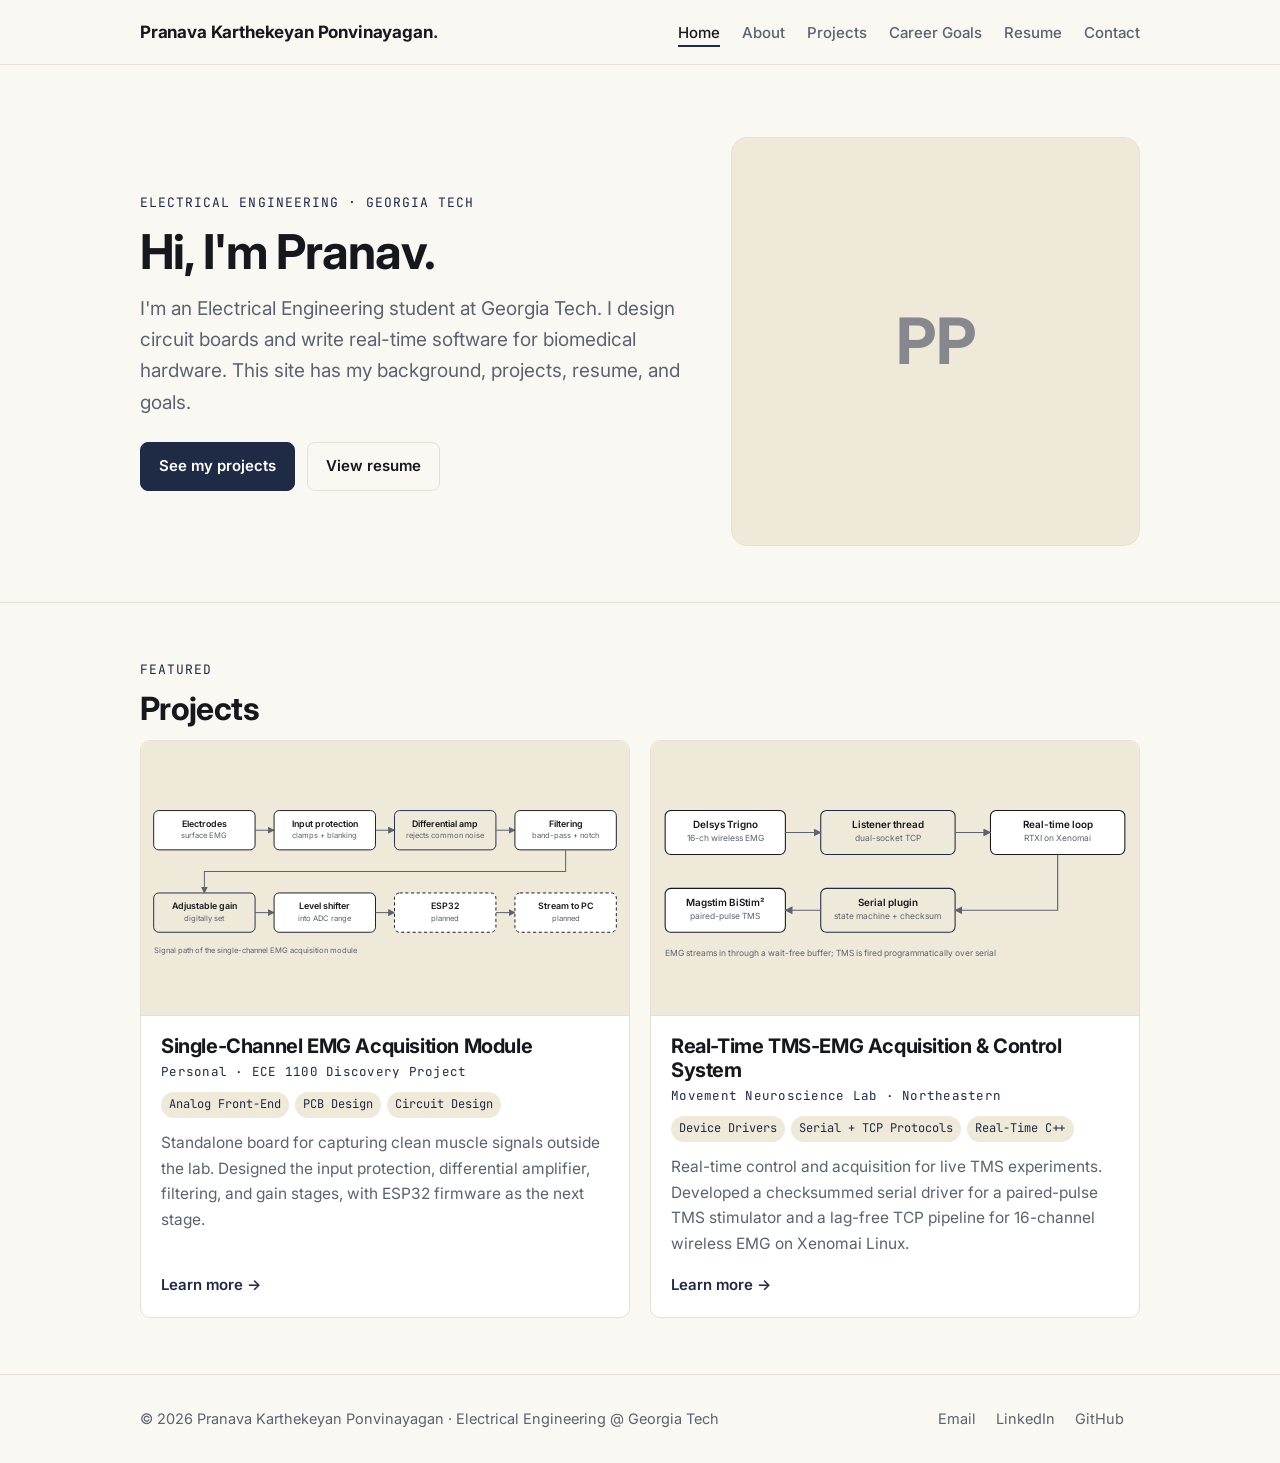
==== index.html @ a2e73fd1 "added some files batch 1" ====
<!doctype html>
<html lang="en">
<head>
<meta charset="utf-8">
<meta name="google-site-verification" content="s9UGVoLWiZzWpy1ZHdpn5hx6tflSvWMJxrIC0m81BAg" />
<meta name="viewport" content="width=device-width, initial-scale=1">
<title>Home | Pranava Karthekeyan Ponvinayagan</title>
<meta name="description" content="Pranava Karthekeyan Ponvinayagan: Electrical Engineering student at Georgia Tech.">
<link rel="preconnect" href="https://fonts.googleapis.com">
<link rel="preconnect" href="https://fonts.gstatic.com" crossorigin>
<link href="https://fonts.googleapis.com/css2?family=Inter:wght@400;500;600;700&family=JetBrains+Mono:wght@500&display=swap" rel="stylesheet">
<link rel="stylesheet" href="styles.css">
<script type="application/ld+json">
{
  "@context": "https://schema.org",
  "@type": "Person",
  "name": "Pranava Karthekeyan Ponvinayagan",
  "alternateName": "Pranav Ponvinayagan",
  "url": "https://pranavakp30.github.io/",
  "image": "https://pranavakp30.github.io/assets/headshot.jpeg",
  "jobTitle": "Electrical Engineering Student",
  "alumniOf": { "@type": "CollegeOrUniversity", "name": "Georgia Institute of Technology" },
  "sameAs": [
    "https://www.linkedin.com/in/pranava-ponvinayagan/",
    "https://github.com/PranavaKP30"
  ]
}
</script>
</head>
<body>
<header class="site">
  <div class="wrap">
    <a class="brand" href="index.html">Pranava Karthekeyan Ponvinayagan<span>.</span></a>
    <nav class="main" aria-label="Main">
      <input type="checkbox" id="navtoggle" aria-label="Toggle menu">
      <label for="navtoggle" class="burger" aria-hidden="true">&#9776;</label>
      <ul>
<li><a href="index.html" aria-current="page">Home</a></li>
<li><a href="about.html">About</a></li>
<li><a href="projects.html">Projects</a></li>
<li><a href="goals.html">Career Goals</a></li>
<li><a href="resume.html">Resume</a></li>
<li><a href="contact.html">Contact</a></li>
      </ul>
    </nav>
  </div>
</header>
<main>
<section class="hero">
  <div class="wrap grid">
    <div>
      <span class="eyebrow">Electrical Engineering &middot; Georgia Tech</span>
      <h1>Hi, I'm Pranav.</h1>
      <p class="lead">I'm an Electrical Engineering student at Georgia Tech. I design circuit boards and write real-time software for biomedical hardware. This site has my background, projects, resume, and goals.</p>
      <div class="btns"><a class="btn" href="projects.html">See my projects</a><a class="btn ghost" href="resume.html">View resume</a></div>
    </div>
    <div class="photo"><img src="assets/headshot.jpeg" alt="Headshot of Pranava Karthekeyan Ponvinayagan" onerror="this.style.display='none'"></div>
  </div>
</section>
<section>
  <div class="wrap">
    <span class="eyebrow">Featured</span>
    <h2>Projects</h2>
    <div class="cards">
<article class="card"><div class="thumb"><img src="assets/emg-board.png" alt="3D render of the EMG acquisition module" loading="lazy" onerror="this.style.display='none';this.nextElementSibling.style.display='block'"><svg class="diagram" style="display:none;color:var(--muted)" viewBox="0 0 770 262" role="img" aria-label="EMG module signal path" xmlns="http://www.w3.org/2000/svg"><defs><marker id="ah" viewBox="0 0 10 10" refX="9" refY="5" markerWidth="7" markerHeight="7" orient="auto-start-reverse"><path d="M0,0 L10,5 L0,10 z" fill="currentColor" style="color:var(--muted)"/></marker></defs><rect class="box" x="20" y="25" width="160" height="62" rx="8"/><text x="100.0" y="51.0" text-anchor="middle" font-size="14" font-weight="600">Electrodes</text><text class="small" x="100.0" y="69.0" text-anchor="middle">surface EMG</text><line class="line" x1="180" y1="56.0" x2="210" y2="56.0" marker-end="url(#ah)"/><rect class="box" x="210" y="25" width="160" height="62" rx="8"/><text x="290.0" y="51.0" text-anchor="middle" font-size="14" font-weight="600">Input protection</text><text class="small" x="290.0" y="69.0" text-anchor="middle">clamps + blanking</text><line class="line" x1="370" y1="56.0" x2="400" y2="56.0" marker-end="url(#ah)"/><rect class="hl" x="400" y="25" width="160" height="62" rx="8"/><text x="480.0" y="51.0" text-anchor="middle" font-size="14" font-weight="600">Differential amp</text><text class="small" x="480.0" y="69.0" text-anchor="middle">rejects common noise</text><line class="line" x1="560" y1="56.0" x2="590" y2="56.0" marker-end="url(#ah)"/><rect class="box" x="590" y="25" width="160" height="62" rx="8"/><text x="670.0" y="51.0" text-anchor="middle" font-size="14" font-weight="600">Filtering</text><text class="small" x="670.0" y="69.0" text-anchor="middle">band-pass + notch</text><rect class="hl" x="20" y="155" width="160" height="62" rx="8"/><text x="100.0" y="181.0" text-anchor="middle" font-size="14" font-weight="600">Adjustable gain</text><text class="small" x="100.0" y="199.0" text-anchor="middle">digitally set</text><line class="line" x1="180" y1="186.0" x2="210" y2="186.0" marker-end="url(#ah)"/><rect class="box" x="210" y="155" width="160" height="62" rx="8"/><text x="290.0" y="181.0" text-anchor="middle" font-size="14" font-weight="600">Level shifter</text><text class="small" x="290.0" y="199.0" text-anchor="middle">into ADC range</text><line class="line" x1="370" y1="186.0" x2="400" y2="186.0" marker-end="url(#ah)"/><rect class="box" x="400" y="155" width="160" height="62" rx="8" style="stroke-dasharray:5 4"/><text x="480.0" y="181.0" text-anchor="middle" font-size="14" font-weight="600">ESP32</text><text class="small" x="480.0" y="199.0" text-anchor="middle">planned</text><line class="line" x1="560" y1="186.0" x2="590" y2="186.0" marker-end="url(#ah)"/><rect class="box" x="590" y="155" width="160" height="62" rx="8" style="stroke-dasharray:5 4"/><text x="670.0" y="181.0" text-anchor="middle" font-size="14" font-weight="600">Stream to PC</text><text class="small" x="670.0" y="199.0" text-anchor="middle">planned</text><path class="line" d="M670 87 L670 121 L100 121 L100 155" marker-end="url(#ah)"/><text class="small" x="20" y="250">Signal path of the single-channel EMG acquisition module</text></svg></div><div class="body"><h3>Single-Channel EMG Acquisition Module</h3><p class="org">Personal &middot; ECE 1100 Discovery Project</p><ul class="tags"><li>Analog Front-End</li><li>PCB Design</li><li>Circuit Design</li></ul><p>Standalone board for capturing clean muscle signals outside the lab. Designed the input protection, differential amplifier, filtering, and gain stages, with ESP32 firmware as the next stage.</p><a class="more" href="projects/emg-module.html">Learn more &rarr;</a></div></article>
<article class="card"><div class="thumb"><img src="assets/tms-emg-gui.jpeg" alt="BiStimComm and TrignoStream module GUIs" loading="lazy" onerror="this.style.display='none';this.nextElementSibling.style.display='block'"><svg class="diagram" style="display:none;color:var(--muted)" viewBox="0 0 690 250" role="img" aria-label="TMS-EMG acquisition and control system diagram" xmlns="http://www.w3.org/2000/svg"><defs><marker id="ah" viewBox="0 0 10 10" refX="9" refY="5" markerWidth="7" markerHeight="7" orient="auto-start-reverse"><path d="M0,0 L10,5 L0,10 z" fill="currentColor" style="color:var(--muted)"/></marker></defs><rect class="box" x="20" y="30" width="170" height="62" rx="8"/><text x="105.0" y="55.0" text-anchor="middle" font-size="14" font-weight="600">Delsys Trigno</text><text class="small" x="105.0" y="73.0" text-anchor="middle">16-ch wireless EMG</text><rect class="hl" x="240" y="30" width="190" height="62" rx="8"/><text x="335.0" y="55.0" text-anchor="middle" font-size="14" font-weight="600">Listener thread</text><text class="small" x="335.0" y="73.0" text-anchor="middle">dual-socket TCP</text><rect class="box" x="480" y="30" width="190" height="62" rx="8"/><text x="575.0" y="55.0" text-anchor="middle" font-size="14" font-weight="600">Real-time loop</text><text class="small" x="575.0" y="73.0" text-anchor="middle">RTXI on Xenomai</text><rect class="hl" x="240" y="140" width="190" height="62" rx="8"/><text x="335.0" y="165.0" text-anchor="middle" font-size="14" font-weight="600">Serial plugin</text><text class="small" x="335.0" y="183.0" text-anchor="middle">state machine + checksum</text><rect class="box" x="20" y="140" width="170" height="62" rx="8"/><text x="105.0" y="165.0" text-anchor="middle" font-size="14" font-weight="600">Magstim BiStim²</text><text class="small" x="105.0" y="183.0" text-anchor="middle">paired-pulse TMS</text><line class="line" x1="190" y1="61" x2="240" y2="61" marker-end="url(#ah)"/><line class="line" x1="430" y1="61" x2="480" y2="61" marker-end="url(#ah)"/><path class="line" d="M575 92 L575 171 L430 171" marker-end="url(#ah)"/><line class="line" x1="240" y1="171" x2="190" y2="171" marker-end="url(#ah)"/><text class="small" x="20" y="235">EMG streams in through a wait-free buffer; TMS is fired programmatically over serial</text></svg></div><div class="body"><h3>Real-Time TMS-EMG Acquisition &amp; Control System</h3><p class="org">Movement Neuroscience Lab &middot; Northeastern</p><ul class="tags"><li>Device Drivers</li><li>Serial + TCP Protocols</li><li>Real-Time C++</li></ul><p>Real-time control and acquisition for live TMS experiments. Developed a checksummed serial driver for a paired-pulse TMS stimulator and a lag-free TCP pipeline for 16-channel wireless EMG on Xenomai Linux.</p><a class="more" href="projects/tms-emg.html">Learn more &rarr;</a></div></article>
    </div>
  </div>
</section>
</main>
<footer class="site">
  <div class="wrap">
    <div>&copy; 2026 Pranava Karthekeyan Ponvinayagan &middot; Electrical Engineering @ Georgia Tech</div>
    <div>
      <a href="mailto:pponvinayagan3@gatech.edu">Email</a>
      <a href="https://www.linkedin.com/in/pranava-ponvinayagan/" target="_blank" rel="noopener">LinkedIn</a>
      <a href="https://github.com/PranavaKP30" target="_blank" rel="noopener">GitHub</a>
    </div>
  </div>
</footer>
</body>
</html>
---- styles.css ----
:root {
  --bg: #faf8f3;
  --surface: #ffffff;
  --ink: #16181d;
  --muted: #5b6270;
  --line: #e6e1d4;
  --accent: #1f2a44;      /* navy, like the sweater lettering */
  --accent-soft: #efe9da; /* pale beige, like the sweater */
  --on-accent: #ffffff;
  --navy: #1f2a44;
  --radius: 10px;
  --max: 1040px;
  --font: "Inter", system-ui, -apple-system, "Segoe UI", Roboto, sans-serif;
  --mono: "JetBrains Mono", ui-monospace, SFMono-Regular, Menlo, monospace;
}
@media (prefers-color-scheme: dark) {
  :root {
    --bg: #111317;
    --surface: #181b21;
    --ink: #e9e7e2;
    --muted: #a3a9b5;
    --line: #2a2f38;
    --accent: #e3d9bf;
    --accent-soft: #26231c;
    --on-accent: #16181d;
    --navy: #c9d3ea;
  }
}

* { box-sizing: border-box; }
html { scroll-behavior: smooth; }
body {
  margin: 0;
  background: var(--bg);
  color: var(--ink);
  font-family: var(--font);
  font-size: 17px;
  line-height: 1.65;
  -webkit-font-smoothing: antialiased;
}
img, svg { max-width: 100%; height: auto; display: block; }
a { color: var(--accent); text-decoration: none; }
a:hover { text-decoration: underline; }

.wrap { max-width: var(--max); margin: 0 auto; padding: 0 20px; }

/* ---------- Header / nav ---------- */
header.site {
  position: sticky; top: 0; z-index: 10;
  background: color-mix(in srgb, var(--bg) 88%, transparent);
  backdrop-filter: blur(8px);
  border-bottom: 1px solid var(--line);
}
header.site .wrap { display: flex; align-items: center; justify-content: space-between; height: 64px; }
.brand { font-weight: 700; color: var(--ink); letter-spacing: -0.01em; }
.brand span { color: var(--accent); }
nav.main ul { list-style: none; display: flex; gap: 22px; margin: 0; padding: 0; }
nav.main a { color: var(--muted); font-size: 15px; font-weight: 500; }
nav.main a:hover, nav.main a[aria-current="page"] { color: var(--ink); text-decoration: none; }
nav.main a[aria-current="page"] { border-bottom: 2px solid var(--accent); padding-bottom: 3px; }
#navtoggle, .burger { display: none; }

@media (max-width: 760px) {
  .burger { display: block; cursor: pointer; font-size: 26px; color: var(--ink); line-height: 1; }
  nav.main ul {
    display: none; position: absolute; left: 0; right: 0; top: 64px;
    flex-direction: column; gap: 0; background: var(--surface);
    border-bottom: 1px solid var(--line);
  }
  nav.main li a { display: block; padding: 14px 20px; border-top: 1px solid var(--line); }
  nav.main a[aria-current="page"] { border-bottom: none; color: var(--accent); }
  #navtoggle:checked ~ ul { display: flex; }
}

/* ---------- Type ---------- */
h1, h2, h3 { line-height: 1.2; letter-spacing: -0.02em; margin: 0 0 12px; }
h1 { font-size: clamp(32px, 5vw, 48px); }
h2 { font-size: clamp(24px, 3.4vw, 32px); margin-top: 8px; }
h3 { font-size: 20px; }
p { margin: 0 0 16px; }
.lead { font-size: 19px; color: var(--muted); max-width: 680px; }
.eyebrow {
  font-family: var(--mono); font-size: 13px; letter-spacing: 0.08em;
  text-transform: uppercase; color: var(--accent); margin-bottom: 10px; display: block;
}

section { padding: 56px 0; }
section + section { border-top: 1px solid var(--line); }

/* ---------- Hero ---------- */
.hero { padding: 72px 0 56px; }
.hero .grid { display: grid; grid-template-columns: 1.35fr 1fr; gap: 40px; align-items: center; }
.hero .photo {
  aspect-ratio: 1; border-radius: 16px; overflow: hidden;
  background: var(--accent-soft); border: 1px solid var(--line);
}
.hero .photo { position: relative; display: grid; place-items: center; }
.hero .photo::before { content: "PP"; font-size: 64px; font-weight: 700; color: var(--accent); opacity: .5; }
.hero .photo img { position: absolute; inset: 0; width: 100%; height: 100%; object-fit: cover; }
.btns { display: flex; flex-wrap: wrap; gap: 12px; margin-top: 24px; }
.btn {
  display: inline-block; padding: 11px 18px; border-radius: 8px; font-weight: 600; font-size: 15px;
  background: var(--accent); color: var(--on-accent); border: 1px solid var(--accent);
}
.btn:hover { text-decoration: none; filter: brightness(1.05); }
.btn.ghost { background: transparent; color: var(--ink); border-color: var(--line); }
@media (max-width: 760px) {
  .hero .grid { grid-template-columns: 1fr; }
  .hero .photo { max-width: 260px; }
}

/* ---------- Cards ---------- */
.cards { display: grid; grid-template-columns: repeat(auto-fill, minmax(290px, 1fr)); gap: 20px; }
.card {
  background: var(--surface); border: 1px solid var(--line); border-radius: var(--radius);
  overflow: hidden; display: flex; flex-direction: column;
}
.card .thumb { aspect-ratio: 16/9; background: var(--accent-soft); border-bottom: 1px solid var(--line); }
.card .thumb img, .card .thumb svg { width: 100%; height: 100%; object-fit: cover; }
.card .body { padding: 18px 20px 20px; display: flex; flex-direction: column; flex: 1; }
.card h3 { margin-bottom: 6px; }
.card p { color: var(--muted); font-size: 15.5px; }
.card .more { margin-top: auto; font-weight: 600; font-size: 15px; }
.tags { display: flex; flex-wrap: wrap; gap: 6px; margin: 0 0 12px; padding: 0; list-style: none; }
.tags li {
  font-family: var(--mono); font-size: 12px; padding: 3px 8px; border-radius: 999px;
  background: var(--accent-soft); color: var(--accent);
}

/* ---------- Stats / highlights ---------- */
.stats { display: grid; grid-template-columns: repeat(auto-fit, minmax(180px, 1fr)); gap: 16px; margin-top: 28px; }
.stat { border-left: 3px solid var(--accent); padding: 4px 0 4px 14px; }
.stat b { display: block; font-size: 22px; }
.stat span { color: var(--muted); font-size: 14.5px; }

/* ---------- Prose pages ---------- */
.prose { max-width: 760px; }
.prose h2 { margin-top: 36px; }
.prose ul { padding-left: 20px; margin: 0 0 16px; }
.prose li { margin-bottom: 6px; }
.meta { color: var(--muted); font-size: 15px; margin-bottom: 24px; }
figure { margin: 28px 0; }
figure .frame {
  background: var(--surface); border: 1px solid var(--line); border-radius: var(--radius);
  padding: 16px; overflow-x: auto;
}
figcaption { color: var(--muted); font-size: 14px; margin-top: 8px; }
.callout {
  background: var(--accent-soft); border-radius: var(--radius); padding: 16px 18px; margin: 20px 0;
}
.todo {
  background: #fff4c2; color: #5a4500; border: 1px dashed #c9a100; border-radius: 8px;
  padding: 10px 14px; font-size: 14px; margin: 14px 0;
}
span.todo { display: inline; padding: 2px 6px; margin: 0; }
.timeline { list-style: none; padding: 0; margin: 0; }
.timeline li { padding: 0 0 22px 22px; border-left: 2px solid var(--line); position: relative; }
.timeline li::before {
  content: ""; position: absolute; left: -7px; top: 6px; width: 12px; height: 12px;
  border-radius: 50%; background: var(--accent);
}
.timeline b { display: block; }
.timeline span { color: var(--muted); font-size: 15px; }

/* ---------- Resume embed ---------- */
.pdf { width: 100%; height: 1000px; border: 1px solid var(--line); border-radius: var(--radius); background: #fff; }
@media (max-width: 760px) { .pdf { height: 600px; } }

/* ---------- Footer ---------- */
footer.site { border-top: 1px solid var(--line); padding: 32px 0; color: var(--muted); font-size: 14.5px; }
footer.site .wrap { display: flex; flex-wrap: wrap; justify-content: space-between; gap: 12px; }
footer.site a { color: var(--muted); margin-right: 16px; }
footer.site a:hover { color: var(--accent); }

/* diagrams inherit theme */
.diagram text { font-family: var(--font); fill: var(--ink); }
.diagram .box { fill: var(--surface); stroke: var(--ink); stroke-width: 1.5; }
.diagram .hl { fill: var(--accent-soft); stroke: var(--accent); stroke-width: 1.5; }
.diagram .line { stroke: var(--muted); stroke-width: 1.6; fill: none; }
.diagram .small { font-size: 12px; fill: var(--muted); }

/* org label under card titles */
.card .org { font-family: var(--mono); font-size: 12.5px; color: var(--accent); margin: -2px 0 10px; letter-spacing: 0.02em; }
.stats { grid-template-columns: repeat(auto-fit, minmax(220px, 1fr)); }
.stat b { font-size: 19px; margin-bottom: 4px; }
@media (max-width: 760px) { .brand { font-size: 15px; } }

/* course plan */
.sems { display: grid; grid-template-columns: repeat(auto-fill, minmax(280px, 1fr)); gap: 16px; margin: 24px 0; }
.sem { background: var(--surface); border: 1px solid var(--line); border-radius: var(--radius); padding: 16px 18px; }
.sem h3 { font-size: 18px; margin: 2px 0 10px; }
.sem .yr { font-family: var(--mono); font-size: 12px; color: var(--muted); text-transform: uppercase; letter-spacing: .06em; }
.sem ul { list-style: none; margin: 0; padding: 0; }
.sem li { font-size: 14.5px; padding: 5px 0 5px 10px; border-top: 1px solid var(--line); border-left: 3px solid transparent; }
.sem li:first-child { border-top: none; }
.sem li b { font-family: var(--mono); font-size: 12.5px; font-weight: 500; margin-right: 6px; color: var(--muted); }
.sem li.t1 { border-left-color: #9a7b4f; }
.sem li.t2 { border-left-color: var(--accent); }
.t1tag, .t2tag { padding: 1px 8px; border-radius: 999px; font-weight: 600; font-size: .9em; }
.t1tag { background: color-mix(in srgb, #9a7b4f 15%, transparent); color: #9a7b4f; }
.t2tag { background: var(--accent-soft); color: var(--accent); }
@media (prefers-color-scheme: dark) { .sem li.t1 { border-left-color: #cdb48a; } .t1tag { color: #cdb48a; } .sem li.t2 { border-left-color: var(--accent); } .t2tag { color: var(--accent); } }

/* 2x2 grid when there are exactly 4 project cards */
.cards:has(> .card:nth-child(2):last-child) { grid-template-columns: repeat(2, 1fr); }
@media (max-width: 760px) {
  .cards:has(> .card:nth-child(2):last-child) { grid-template-columns: 1fr; }
}
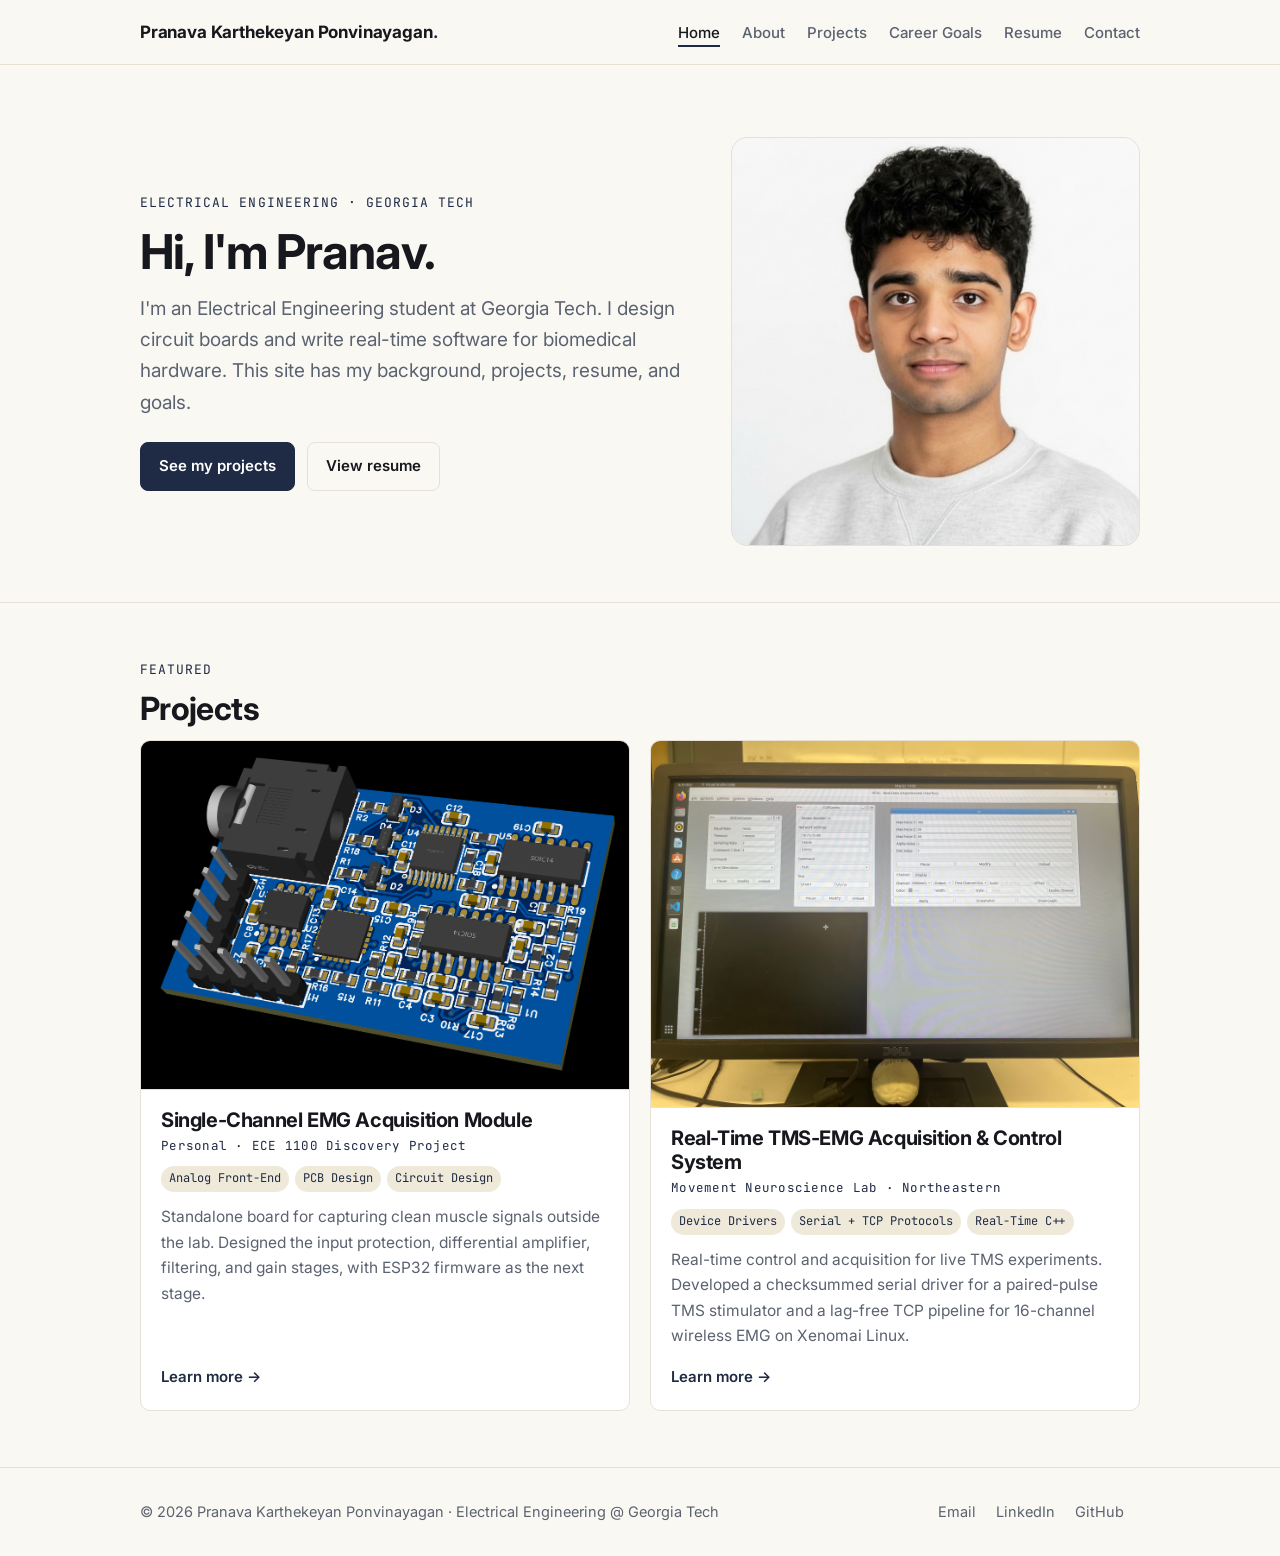
==== commit 2ce0779c: "fix1" ====
--- a/index.html
+++ b/index.html
@@ -16,8 +16,8 @@
   "@type": "Person",
   "name": "Pranava Karthekeyan Ponvinayagan",
   "alternateName": "Pranav Ponvinayagan",
-  "url": "https://pranavakp30.github.io/",
-  "image": "https://pranavakp30.github.io/assets/headshot.jpeg",
+  "url": "https://pranavaponvinayagan.github.io/",
+  "image": "https://pranavaponvinayagan.github.io/assets/headshot.jpeg",
   "jobTitle": "Electrical Engineering Student",
   "alumniOf": { "@type": "CollegeOrUniversity", "name": "Georgia Institute of Technology" },
   "sameAs": [
